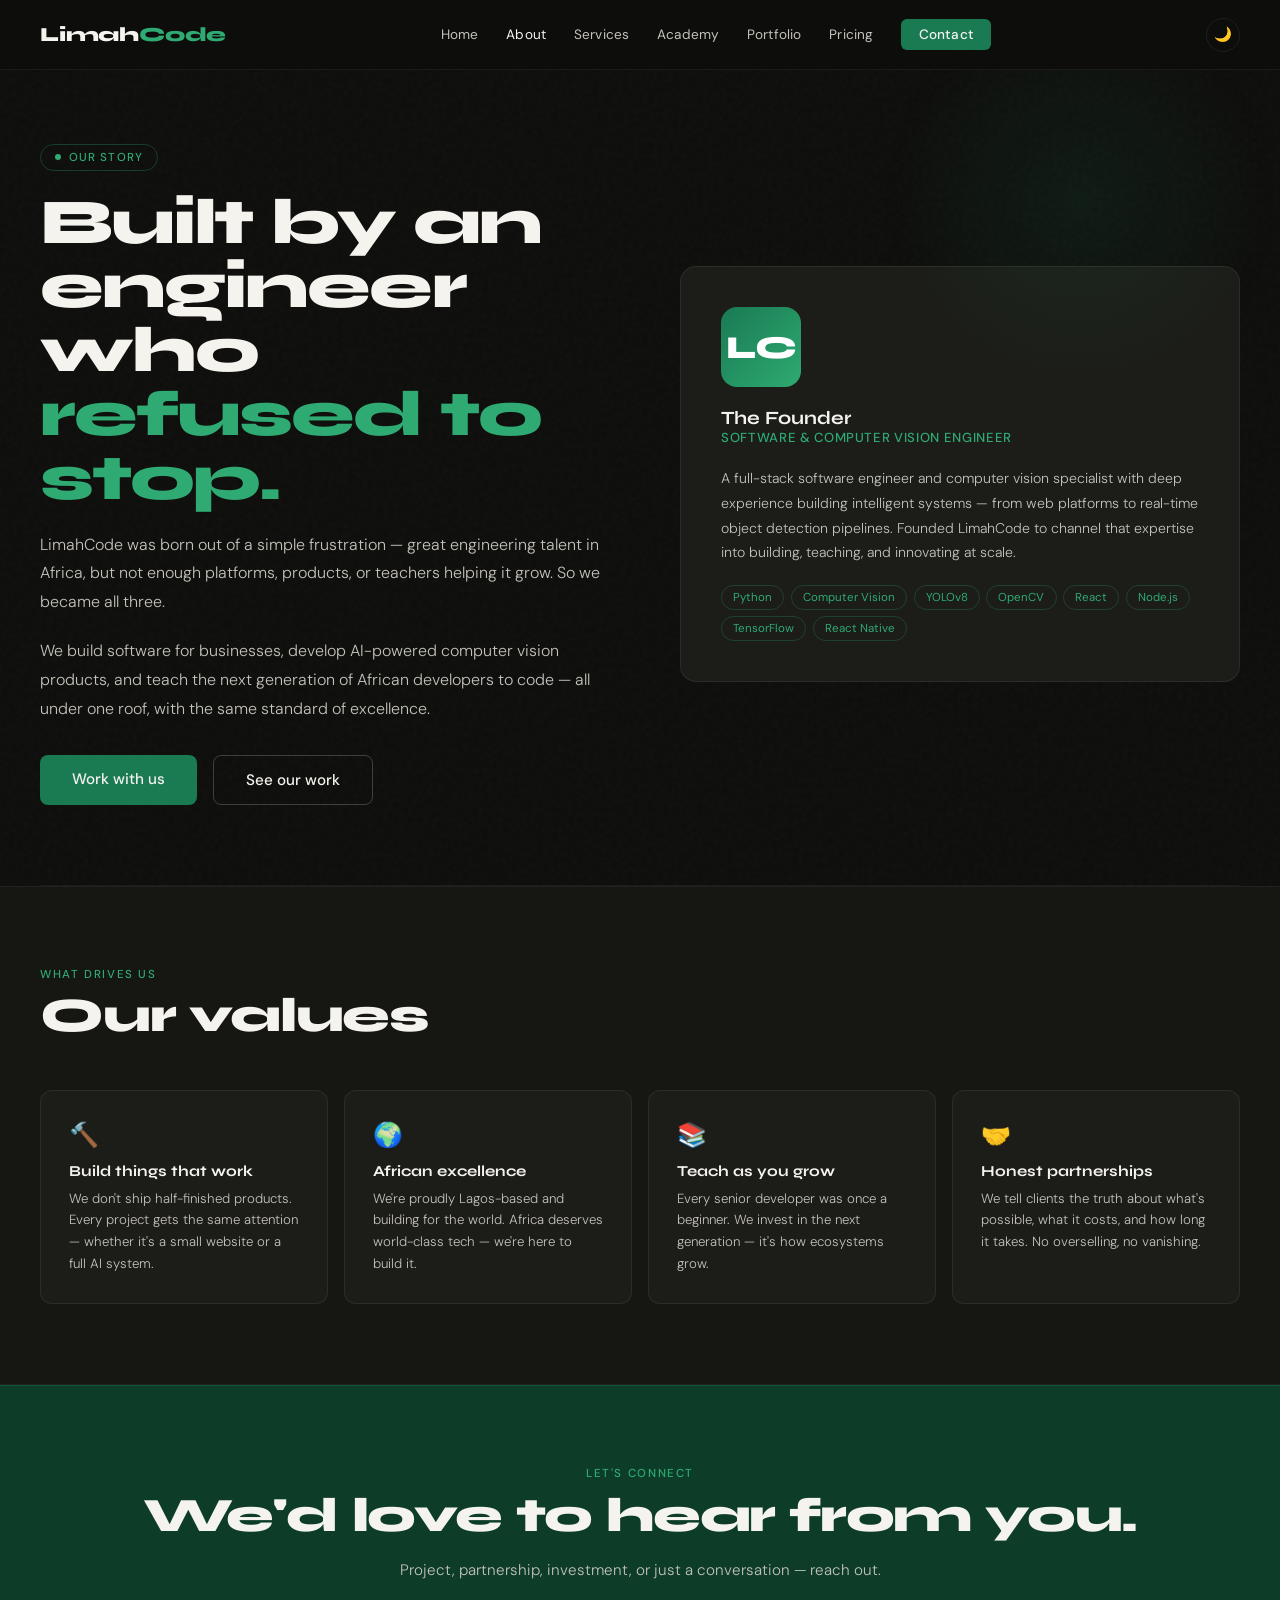
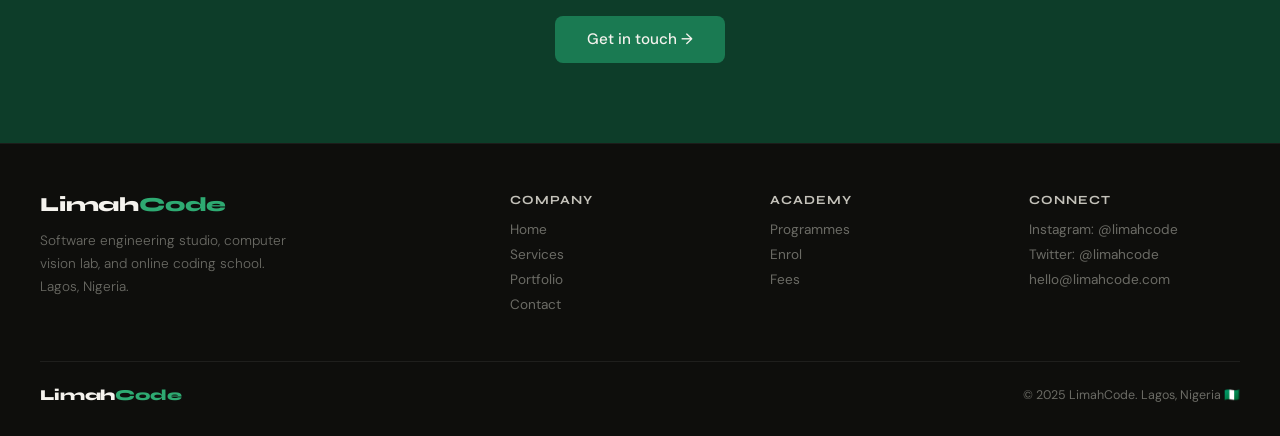
==== about.html @ b31fbca8 "Initial commit" ====
<!DOCTYPE html>
<html lang="en">
<head>
  <meta charset="UTF-8">
  <meta name="viewport" content="width=device-width, initial-scale=1.0">
  <title>About — LimahCode</title>
  <link href="https://fonts.googleapis.com/css2?family=Syne:wght@400;700;800&family=DM+Sans:wght@300;400;500&display=swap" rel="stylesheet">
  <link rel="stylesheet" href="css/styles.css">
  <style>
    .about-hero {
      padding: 9rem 2.5rem 5rem;
      display: grid;
      grid-template-columns: 1fr 1fr;
      gap: 5rem;
      align-items: center;
      position: relative;
    }
    .about-glow { position:absolute; top:0; right:0; width:400px; height:400px; background:radial-gradient(circle,rgba(26,122,82,.12) 0%,transparent 70%); pointer-events:none; }
    .about-hero h1 { font-size: clamp(2.5rem, 5vw, 4rem); }
    .about-hero h1 span { color: var(--gl); }
    .about-hero p { margin-top:1.25rem; font-size:1rem; font-weight:300; color:var(--glt); line-height:1.8; }

    /* Founder card */
    .founder-card { background:var(--card); border:1px solid var(--border); border-radius:16px; padding:2.5rem; }
    .founder-avatar { width:80px; height:80px; border-radius:16px; background:linear-gradient(135deg,var(--green),var(--gl)); display:flex; align-items:center; justify-content:center; font-family:'Syne',sans-serif; font-size:2rem; font-weight:800; color:#fff; margin-bottom:1.25rem; }
    .founder-title { font-size:.82rem; color:var(--gl); font-weight:500; letter-spacing:.05em; text-transform:uppercase; margin-bottom:1rem; }
    .skills-wrap { margin-top:1.25rem; display:flex; flex-wrap:wrap; gap:.4rem; }
    .skill-tag { font-size:.72rem; padding:.25rem .7rem; border-radius:100px; border:1px solid rgba(46,170,114,.25); color:var(--gl); }

    /* Values */
    .values-grid { display:grid; grid-template-columns:repeat(auto-fit,minmax(220px,1fr)); gap:1rem; margin-top:3rem; }
    .value-card { background:var(--card); border:1px solid var(--border); border-radius:12px; padding:1.75rem; }
    .value-icon { font-size:1.5rem; margin-bottom:.75rem; }
    .value-card h3 { font-size:.95rem; margin-bottom:.5rem; }
    .value-card p { font-size:.83rem; color:var(--glt); line-height:1.65; font-weight:300; }

    @media(max-width:900px) { .about-hero { grid-template-columns:1fr; gap:2.5rem; padding:7rem 1.5rem 3rem; } }
    @media(max-width:640px) { .about-hero { padding-left:1.5rem; padding-right:1.5rem; } }
  </style>
</head>
<body>

<nav>
  <a href="index.html" class="logo">Limah<span>Code</span></a>
  <div class="nav-links">
    <a href="index.html">Home</a>
    <a href="about.html" class="active">About</a>
    <a href="services.html">Services</a>
    <a href="academy.html">Academy</a>
    <a href="portfolio.html">Portfolio</a>
    <a href="pricing.html">Pricing</a>
    <a href="contact.html" class="nav-cta">Contact</a>
  </div>
  <div style="display:flex;align-items:center;gap:.75rem;">
    <button class="theme-toggle" id="theme-btn" onclick="toggleTheme()" aria-label="Switch to light mode">&#127769;</button>
    <button class="hamburger" id="hamburger" onclick="toggleMenu()" aria-label="Menu">
    <span></span><span></span><span></span>
  </button>
  </div>
</nav>
<div class="mobile-menu" id="mobile-menu">
  <a href="index.html">Home</a><a href="about.html">About</a><a href="services.html">Services</a>
  <a href="academy.html">Academy</a><a href="portfolio.html">Portfolio</a><a href="pricing.html">Pricing</a><a href="contact.html">Contact</a>
</div>

<div class="about-hero">
  <div class="about-glow"></div>
  <div>
    <div class="badge">Our story</div>
    <h1>Built by an engineer who <span>refused to stop.</span></h1>
    <p>LimahCode was born out of a simple frustration — great engineering talent in Africa, but not enough platforms, products, or teachers helping it grow. So we became all three.</p>
    <p>We build software for businesses, develop AI-powered computer vision products, and teach the next generation of African developers to code — all under one roof, with the same standard of excellence.</p>
    <div style="margin-top:2rem;display:flex;gap:1rem;flex-wrap:wrap;">
      <a href="contact.html" class="btn-primary">Work with us</a>
      <a href="portfolio.html" class="btn-outline">See our work</a>
    </div>
  </div>
  <div class="founder-card">
    <div class="founder-avatar">LC</div>
    <h3>The Founder</h3>
    <div class="founder-title">Software & Computer Vision Engineer</div>
    <p style="font-size:.88rem;color:var(--glt);line-height:1.75;font-weight:300;">A full-stack software engineer and computer vision specialist with deep experience building intelligent systems — from web platforms to real-time object detection pipelines. Founded LimahCode to channel that expertise into building, teaching, and innovating at scale.</p>
    <div class="skills-wrap">
      <span class="skill-tag">Python</span><span class="skill-tag">Computer Vision</span>
      <span class="skill-tag">YOLOv8</span><span class="skill-tag">OpenCV</span>
      <span class="skill-tag">React</span><span class="skill-tag">Node.js</span>
      <span class="skill-tag">TensorFlow</span><span class="skill-tag">React Native</span>
    </div>
  </div>
</div>

<div class="divider"></div>

<section class="surface-bg">
  <span class="sec-label reveal">What drives us</span>
  <h2 class="reveal">Our values</h2>
  <div class="values-grid reveal-group">
    <div class="value-card reveal"><div class="value-icon">🔨</div><h3>Build things that work</h3><p>We don't ship half-finished products. Every project gets the same attention — whether it's a small website or a full AI system.</p></div>
    <div class="value-card reveal"><div class="value-icon">🌍</div><h3>African excellence</h3><p>We're proudly Lagos-based and building for the world. Africa deserves world-class tech — we're here to build it.</p></div>
    <div class="value-card reveal"><div class="value-icon">📚</div><h3>Teach as you grow</h3><p>Every senior developer was once a beginner. We invest in the next generation — it's how ecosystems grow.</p></div>
    <div class="value-card reveal"><div class="value-icon">🤝</div><h3>Honest partnerships</h3><p>We tell clients the truth about what's possible, what it costs, and how long it takes. No overselling, no vanishing.</p></div>
  </div>
</section>

<section class="green-bg" style="text-align:center;">
  <span class="sec-label reveal">Let's connect</span>
  <h2 class="reveal">We'd love to hear from you.</h2>
  <p class="sec-sub" style="margin:1rem auto 2rem;">Project, partnership, investment, or just a conversation — reach out.</p>
  <a href="contact.html" class="btn-primary">Get in touch →</a>
</section>

<footer>
  <div class="footer-grid">
    <div class="footer-brand"><a href="index.html" class="logo">Limah<span>Code</span></a><p>Software engineering studio, computer vision lab, and online coding school. Lagos, Nigeria.</p></div>
    <div class="footer-col"><h4>Company</h4><a href="index.html">Home</a><a href="services.html">Services</a><a href="portfolio.html">Portfolio</a><a href="contact.html">Contact</a></div>
    <div class="footer-col"><h4>Academy</h4><a href="academy.html">Programmes</a><a href="academy.html#enrol">Enrol</a><a href="pricing.html">Fees</a></div>
    <div class="footer-col"><h4>Connect</h4><a href="#">Instagram: @limahcode</a><a href="#">Twitter: @limahcode</a><a href="mailto:limahcode192025@gmail.com">limahcode192025@gmail.com</a></div>
  </div>
  <div class="footer-bottom">
    <a href="index.html" class="logo" style="font-size:.95rem;">Limah<span>Code</span></a>
    <p>© 2025 LimahCode. Lagos, Nigeria 🇳🇬</p>
  </div>
</footer>

<script src="js/nav.js"></script>

<script>
(function(){
  var btn=document.getElementById("theme-btn");
  if(btn && document.body.classList.contains("light-mode")) btn.textContent="\u2600\uFE0F";
})();
</script>
</body>
</html>
---- css/styles.css ----
/* ============================================
   LimahCode — Global Stylesheet
   Used by all pages. Edit once, applies everywhere.
   ============================================ */

/* ── VARIABLES ── */
:root {
  --black:   #0E0E0C;
  --white:   #F5F3EE;
  --green:   #1A7A52;
  --gl:      #2EAA72;   /* green light */
  --gd:      #0D3D29;   /* green dark  */
  --amber:   #E8900A;
  --al:      #FAC740;   /* amber light */
  --blue:    #185FA5;
  --bl:      #378ADD;   /* blue light  */
  --gm:      #6B6B65;   /* gray mid    */
  --glt:     #C4C2BA;   /* gray light  */
  --surf:    #161612;   /* surface     */
  --card:    #1C1C18;
  --border:  rgba(255,255,255,0.07);
  /* transition speed */
  --t-fast:  0.2s;
  --t-med:   0.5s;
  --t-slow:  0.8s;
}

/* ── LIGHT MODE ── */
body.light-mode {
  --black:   #F5F3EE;
  --white:   #111110;
  --surf:    #ECEAE4;
  --card:    #F8F6F1;
  --border:  rgba(0,0,0,0.08);
  --gm:      #888884;
  --glt:     #444440;
}

/* ── RESET ── */
*, *::before, *::after { box-sizing: border-box; margin: 0; padding: 0; }
html { scroll-behavior: smooth; }

body {
  font-family: 'DM Sans', sans-serif;
  background: var(--black);
  color: var(--white);
  overflow-x: hidden;
  min-height: 100vh;
}

/* Noise texture overlay */
body::before {
  content: '';
  position: fixed;
  inset: 0;
  background-image: url("data:image/svg+xml,%3Csvg viewBox='0 0 200 200' xmlns='http://www.w3.org/2000/svg'%3E%3Cfilter id='n'%3E%3CfeTurbulence type='fractalNoise' baseFrequency='0.9' numOctaves='4' stitchTiles='stitch'/%3E%3C/filter%3E%3Crect width='100%25' height='100%25' filter='url(%23n)' opacity='1'/%3E%3C/svg%3E");
  opacity: 0.03;
  pointer-events: none;
  z-index: 0;
}

/* ── NAVIGATION ── */
nav {
  position: fixed;
  top: 0; left: 0; right: 0;
  z-index: 200;
  display: flex;
  align-items: center;
  justify-content: space-between;
  padding: 1.1rem 2.5rem;
  border-bottom: 1px solid rgba(255,255,255,0.06);
  background: rgba(14,14,12,0.85);
  backdrop-filter: blur(20px) saturate(180%);
  -webkit-backdrop-filter: blur(20px) saturate(180%);
  transition: background var(--t-fast), box-shadow var(--t-fast);
}
nav.scrolled {
  background: rgba(14,14,12,0.96);
  box-shadow: 0 1px 24px rgba(0,0,0,0.3);
}
body.light-mode nav {
  background: rgba(245,243,238,0.85);
  border-bottom-color: rgba(0,0,0,0.06);
}
body.light-mode nav.scrolled {
  background: rgba(245,243,238,0.97);
  box-shadow: 0 1px 24px rgba(0,0,0,0.08);
}

/* Theme toggle button in nav */
.theme-toggle {
  background: none;
  border: 1px solid var(--border);
  color: var(--glt);
  width: 34px; height: 34px;
  border-radius: 50%;
  cursor: pointer;
  font-size: 0.9rem;
  display: flex;
  align-items: center;
  justify-content: center;
  transition: border-color var(--t-fast), color var(--t-fast), transform var(--t-fast);
  flex-shrink: 0;
}
.theme-toggle:hover { border-color: var(--gl); color: var(--white); transform: rotate(20deg); }

.logo {
  font-family: 'Syne', sans-serif;
  font-weight: 800;
  font-size: 1.25rem;
  color: var(--white);
  text-decoration: none;
  letter-spacing: -0.01em;
}
.logo span { color: var(--gl); }

.nav-links {
  display: flex;
  align-items: center;
  gap: 1.75rem;
}
.nav-links a {
  font-size: 0.85rem;
  font-weight: 400;
  color: var(--glt);
  text-decoration: none;
  transition: color 0.2s;
  letter-spacing: 0.01em;
}
.nav-links a:hover,
.nav-links a.active { color: var(--white); }

.nav-cta {
  background: var(--green) !important;
  color: var(--white) !important;
  padding: 0.45rem 1.1rem;
  border-radius: 6px;
  font-weight: 500 !important;
  transition: background 0.2s !important;
}
.nav-cta:hover { background: var(--gl) !important; color: var(--white) !important; }

/* Mobile hamburger */
.hamburger {
  display: none;
  flex-direction: column;
  gap: 5px;
  cursor: pointer;
  padding: 4px;
  background: none;
  border: none;
}
.hamburger span {
  display: block;
  width: 22px; height: 2px;
  background: var(--white);
  border-radius: 2px;
  transition: all 0.3s;
}

.mobile-menu {
  display: none;
  position: fixed;
  top: 60px; left: 0; right: 0;
  background: rgba(14,14,12,0.98);
  border-bottom: 1px solid var(--border);
  z-index: 199;
  padding: 1.5rem 2rem;
  flex-direction: column;
  gap: 1rem;
}
.mobile-menu.open { display: flex; }
.mobile-menu a {
  font-size: 1rem;
  color: var(--glt);
  text-decoration: none;
  padding: 0.5rem 0;
  border-bottom: 1px solid var(--border);
  transition: color 0.2s;
}
.mobile-menu a:hover { color: var(--white); }

/* ── TYPOGRAPHY ── */
h1 {
  font-family: 'Syne', sans-serif;
  font-weight: 800;
  letter-spacing: -0.03em;
  line-height: 1;
}
h2 {
  font-family: 'Syne', sans-serif;
  font-size: clamp(1.8rem, 4vw, 3rem);
  font-weight: 800;
  letter-spacing: -0.025em;
  line-height: 1.05;
}
h3 { font-family: 'Syne', sans-serif; font-weight: 700; }

.sec-label {
  font-size: 0.72rem;
  font-weight: 500;
  letter-spacing: 0.14em;
  text-transform: uppercase;
  color: var(--gl);
  margin-bottom: 0.6rem;
  display: block;
}
.sec-sub {
  margin-top: 0.75rem;
  font-size: 0.95rem;
  font-weight: 300;
  color: var(--glt);
  max-width: 52ch;
  line-height: 1.75;
}

/* ── LAYOUT ── */
section {
  padding: 5rem 2.5rem;
  position: relative;
  z-index: 1;
}
.page-top { padding-top: 9rem; }
.divider {
  height: 1px;
  background: rgba(255,255,255,0.05);
  margin: 0 2.5rem;
}
.surface-bg {
  background: var(--surf);
  border-top: 1px solid rgba(255,255,255,0.05);
  border-bottom: 1px solid rgba(255,255,255,0.05);
}
.green-bg {
  background: var(--gd);
  border-top: 1px solid rgba(46,170,114,0.2);
}

/* ── BUTTONS ── */
.btn-primary {
  display: inline-block;
  background: var(--green);
  color: var(--white);
  font-family: 'DM Sans', sans-serif;
  font-size: 0.95rem;
  font-weight: 500;
  padding: 0.85rem 2rem;
  border: none;
  border-radius: 8px;
  cursor: pointer;
  text-decoration: none;
  transition: background 0.2s, transform 0.15s;
}
.btn-primary:hover { background: var(--gl); transform: translateY(-1px); }

.btn-outline {
  display: inline-block;
  background: transparent;
  color: var(--white);
  font-family: 'DM Sans', sans-serif;
  font-size: 0.95rem;
  font-weight: 500;
  padding: 0.85rem 2rem;
  border: 1px solid rgba(255,255,255,0.2);
  border-radius: 8px;
  cursor: pointer;
  text-decoration: none;
  transition: border-color 0.2s, transform 0.15s;
}
.btn-outline:hover { border-color: rgba(255,255,255,0.5); transform: translateY(-1px); }

/* ── BADGE ── */
.badge {
  display: inline-flex;
  align-items: center;
  gap: 0.5rem;
  font-size: 0.72rem;
  font-weight: 500;
  letter-spacing: 0.1em;
  text-transform: uppercase;
  color: var(--gl);
  border: 1px solid rgba(46,170,114,0.3);
  padding: 0.3rem 0.85rem;
  border-radius: 100px;
  margin-bottom: 1.25rem;
}
.badge::before {
  content: '';
  width: 6px; height: 6px;
  background: var(--gl);
  border-radius: 50%;
  animation: pulse 2s infinite;
}
@keyframes pulse {
  0%,100% { opacity:1; transform:scale(1); }
  50%      { opacity:.5; transform:scale(.8); }
}

/* ── CARDS ── */
.card {
  background: var(--card);
  border: 1px solid var(--border);
  border-radius: 14px;
  padding: 2rem;
  transition: border-color 0.3s, transform 0.3s, box-shadow 0.3s;
  backdrop-filter: blur(4px);
}
.card:hover {
  border-color: rgba(46,170,114,0.3);
  transform: translateY(-4px);
  box-shadow: 0 16px 40px rgba(0,0,0,0.25), 0 0 0 1px rgba(46,170,114,0.1);
}
.card.featured {
  border-color: var(--green);
  background: rgba(26,122,82,0.08);
  position: relative;
}

/* ── FORMS ── */
.form-grid {
  display: grid;
  grid-template-columns: 1fr 1fr;
  gap: 0.9rem;
}
.form-group { display: flex; flex-direction: column; gap: 0.4rem; }
.form-group.full { grid-column: 1 / -1; }

label {
  font-size: 0.72rem;
  font-weight: 500;
  letter-spacing: 0.06em;
  text-transform: uppercase;
  color: var(--glt);
}
input, select, textarea {
  background: rgba(255,255,255,0.05);
  border: 1px solid rgba(255,255,255,0.1);
  border-radius: 8px;
  padding: 0.7rem 0.9rem;
  font-family: 'DM Sans', sans-serif;
  font-size: 0.88rem;
  color: var(--white);
  outline: none;
  transition: border-color 0.2s;
  width: 100%;
}
input::placeholder, textarea::placeholder { color: var(--gm); }
input:focus, select:focus, textarea:focus { border-color: var(--gl); }
select option { background: var(--card); color: var(--white); }
textarea { resize: vertical; min-height: 110px; }

.form-submit {
  margin-top: 1.25rem;
  width: 100%;
  padding: 0.95rem;
  background: var(--green);
  color: #fff;
  font-family: 'Syne', sans-serif;
  font-size: 0.95rem;
  font-weight: 700;
  border: none;
  border-radius: 8px;
  cursor: pointer;
  transition: background 0.2s, transform 0.15s;
}
.form-submit:hover { background: var(--gl); transform: translateY(-1px); }
.form-note {
  margin-top: 0.75rem;
  font-size: 0.75rem;
  color: var(--gm);
  line-height: 1.6;
}

/* ── FAQ / ACCORDION ── */
.faq-list {
  margin-top: 2.5rem;
  display: grid;
  gap: 1px;
  background: rgba(255,255,255,0.05);
  border: 1px solid rgba(255,255,255,0.05);
  border-radius: 14px;
  overflow: hidden;
}
details { background: var(--card); }
details + details { border-top: 1px solid rgba(255,255,255,0.05); }
summary {
  padding: 1.2rem 1.75rem;
  font-size: 0.92rem;
  font-weight: 500;
  cursor: pointer;
  list-style: none;
  display: flex;
  justify-content: space-between;
  align-items: center;
  transition: background 0.15s;
}
summary:hover { background: #222220; }
summary::after { content: '+'; font-family:'Syne',sans-serif; font-size:1.2rem; color:var(--gl); }
details[open] summary::after { content: '−'; }
.faq-ans {
  padding: 0 1.75rem 1.25rem;
  font-size: 0.87rem;
  color: var(--glt);
  line-height: 1.75;
  font-weight: 300;
}

/* ── TABLE ── */
.compare-table { width:100%; border-collapse:collapse; font-size:.83rem; }
.compare-table th {
  font-family:'Syne',sans-serif; font-size:.75rem; font-weight:700;
  padding:.75rem 1rem; text-align:left; color:var(--glt);
  border-bottom:1px solid rgba(255,255,255,.07);
}
.compare-table th:not(:first-child) { text-align:center; }
.compare-table td {
  padding:.8rem 1rem;
  border-bottom:1px solid rgba(255,255,255,.04);
  color:var(--glt); font-weight:300;
}
.compare-table td:not(:first-child) { text-align:center; }
.compare-table .cy { color:var(--gl); font-weight:500; }
.compare-table .cn { color:var(--gm); }
.compare-table .fc { background:rgba(26,122,82,.06); }
.compare-table .fh { background:rgba(26,122,82,.1); color:var(--gl); }
.compare-table tr:hover td { background:rgba(255,255,255,.02); }

/* ── MODAL ── */
.modal-overlay {
  display: none;
  position: fixed; inset: 0;
  background: rgba(0,0,0,0.85);
  z-index: 300;
  align-items: center;
  justify-content: center;
  padding: 2rem;
}
.modal-overlay.open { display: flex; }
.modal {
  background: var(--card);
  border: 1px solid rgba(255,255,255,0.1);
  border-radius: 20px;
  max-width: 620px; width: 100%;
  max-height: 88vh; overflow-y: auto;
  padding: 2.5rem;
  position: relative;
  animation: slideUp 0.25s ease;
}
@keyframes slideUp {
  from { transform: translateY(30px); opacity:0; }
  to   { transform: translateY(0);    opacity:1; }
}
.modal-close {
  position: absolute; top:1.25rem; right:1.25rem;
  background:rgba(255,255,255,.08); border:none;
  color:var(--white); width:32px; height:32px;
  border-radius:50%; cursor:pointer; font-size:1rem;
  display:flex; align-items:center; justify-content:center;
  transition:background .2s;
}
.modal-close:hover { background:rgba(255,255,255,.15); }

/* ── FOOTER ── */
footer {
  background: var(--black);
  border-top: 1px solid rgba(255,255,255,0.06);
  padding: 3rem 2.5rem 2rem;
  position: relative;
  z-index: 1;
}
.footer-grid {
  display: grid;
  grid-template-columns: 2fr 1fr 1fr 1fr;
  gap: 3rem;
  margin-bottom: 2.5rem;
}
.footer-brand p {
  font-size: 0.85rem;
  font-weight: 300;
  color: var(--gm);
  line-height: 1.7;
  margin-top: 0.75rem;
  max-width: 28ch;
}
.footer-col h4 {
  font-family: 'Syne', sans-serif;
  font-size: 0.78rem;
  font-weight: 700;
  letter-spacing: 0.08em;
  text-transform: uppercase;
  color: var(--glt);
  margin-bottom: 0.9rem;
}
.footer-col a {
  display: block;
  font-size: 0.85rem;
  color: var(--gm);
  text-decoration: none;
  margin-bottom: 0.5rem;
  transition: color 0.2s;
}
.footer-col a:hover { color: var(--white); }
.footer-bottom {
  border-top: 1px solid var(--border);
  padding-top: 1.5rem;
  display: flex;
  justify-content: space-between;
  align-items: center;
  flex-wrap: wrap;
  gap: 1rem;
}
.footer-bottom p { font-size: 0.78rem; color: var(--gm); }

/* ── ANIMATIONS ── */
@keyframes fadeUp {
  from { opacity:0; transform:translateY(24px); }
  to   { opacity:1; transform:translateY(0); }
}
.fade-up   { animation: fadeUp 0.7s ease both; }
.delay-1   { animation-delay: 0.1s; }
.delay-2   { animation-delay: 0.2s; }
.delay-3   { animation-delay: 0.3s; }

/* ── SCROLL REVEAL SYSTEM ── */
/* Elements start hidden; JS adds .is-visible when in viewport */
.reveal {
  opacity: 0;
  transform: translateY(36px);
  transition: opacity 0.75s cubic-bezier(0.16,1,0.3,1), transform 0.75s cubic-bezier(0.16,1,0.3,1);
}
.reveal.reveal-left {
  transform: translateX(-36px);
}
.reveal.reveal-right {
  transform: translateX(36px);
}
.reveal.reveal-scale {
  transform: scale(0.94);
}
.reveal.is-visible {
  opacity: 1;
  transform: none;
}
/* Stagger children of a reveal-group */
.reveal-group > * {
  opacity: 0;
  transform: translateY(28px);
  transition: opacity 0.65s cubic-bezier(0.16,1,0.3,1), transform 0.65s cubic-bezier(0.16,1,0.3,1);
}
.reveal-group.is-visible > *:nth-child(1) { opacity:1; transform:none; transition-delay: 0s; }
.reveal-group.is-visible > *:nth-child(2) { opacity:1; transform:none; transition-delay: 0.1s; }
.reveal-group.is-visible > *:nth-child(3) { opacity:1; transform:none; transition-delay: 0.2s; }
.reveal-group.is-visible > *:nth-child(4) { opacity:1; transform:none; transition-delay: 0.3s; }
.reveal-group.is-visible > *:nth-child(5) { opacity:1; transform:none; transition-delay: 0.4s; }
.reveal-group.is-visible > *:nth-child(6) { opacity:1; transform:none; transition-delay: 0.5s; }
.reveal-group.is-visible > *:nth-child(n+7) { opacity:1; transform:none; transition-delay: 0.5s; }

/* ── ANIMATED GLOW ── */
@keyframes glowPulse {
  0%, 100% { opacity: 0.14; transform: scale(1); }
  50%       { opacity: 0.22; transform: scale(1.08); }
}
.glow-animated { animation: glowPulse 6s ease-in-out infinite; }

/* ── COUNTER ANIMATION ── */
.count-up { display: inline-block; transition: all 0.2s; }

/* ── UTILITIES ── */
.hidden { display: none !important; }
.text-center { text-align: center; }
.mt-1 { margin-top: 1rem; }
.mt-2 { margin-top: 2rem; }
.mt-3 { margin-top: 3rem; }

/* ── TICKER ── */
.ticker {
  background: var(--gd);
  border-top: 1px solid rgba(46,170,114,0.2);
  border-bottom: 1px solid rgba(46,170,114,0.2);
  padding: 1rem 0;
  overflow: hidden;
  white-space: nowrap;
}
.ticker-inner {
  display: inline-flex;
  gap: 3rem;
  animation: ticker 22s linear infinite;
}
.ticker-item {
  font-family: 'Syne', sans-serif;
  font-size: 0.78rem;
  font-weight: 700;
  letter-spacing: 0.12em;
  text-transform: uppercase;
  color: var(--gl);
}
.ticker-dot { color: rgba(46,170,114,0.4); }
@keyframes ticker {
  0%   { transform: translateX(0); }
  100% { transform: translateX(-50%); }
}

/* ── RESPONSIVE ── */
@media (max-width: 900px) {
  .footer-grid { grid-template-columns: 1fr 1fr; gap: 2rem; }
}
@media (max-width: 640px) {
  nav { padding: 1rem 1.25rem; }
  .nav-links { display: none; }
  .hamburger { display: flex; }
  section { padding: 3.5rem 1.5rem; }
  .divider { margin: 0 1.5rem; }
  .form-grid { grid-template-columns: 1fr; }
  .form-group.full { grid-column: 1; }
  .footer-grid { grid-template-columns: 1fr; gap: 2rem; }
  .footer-bottom { flex-direction: column; align-items: flex-start; gap: 0.5rem; }
}
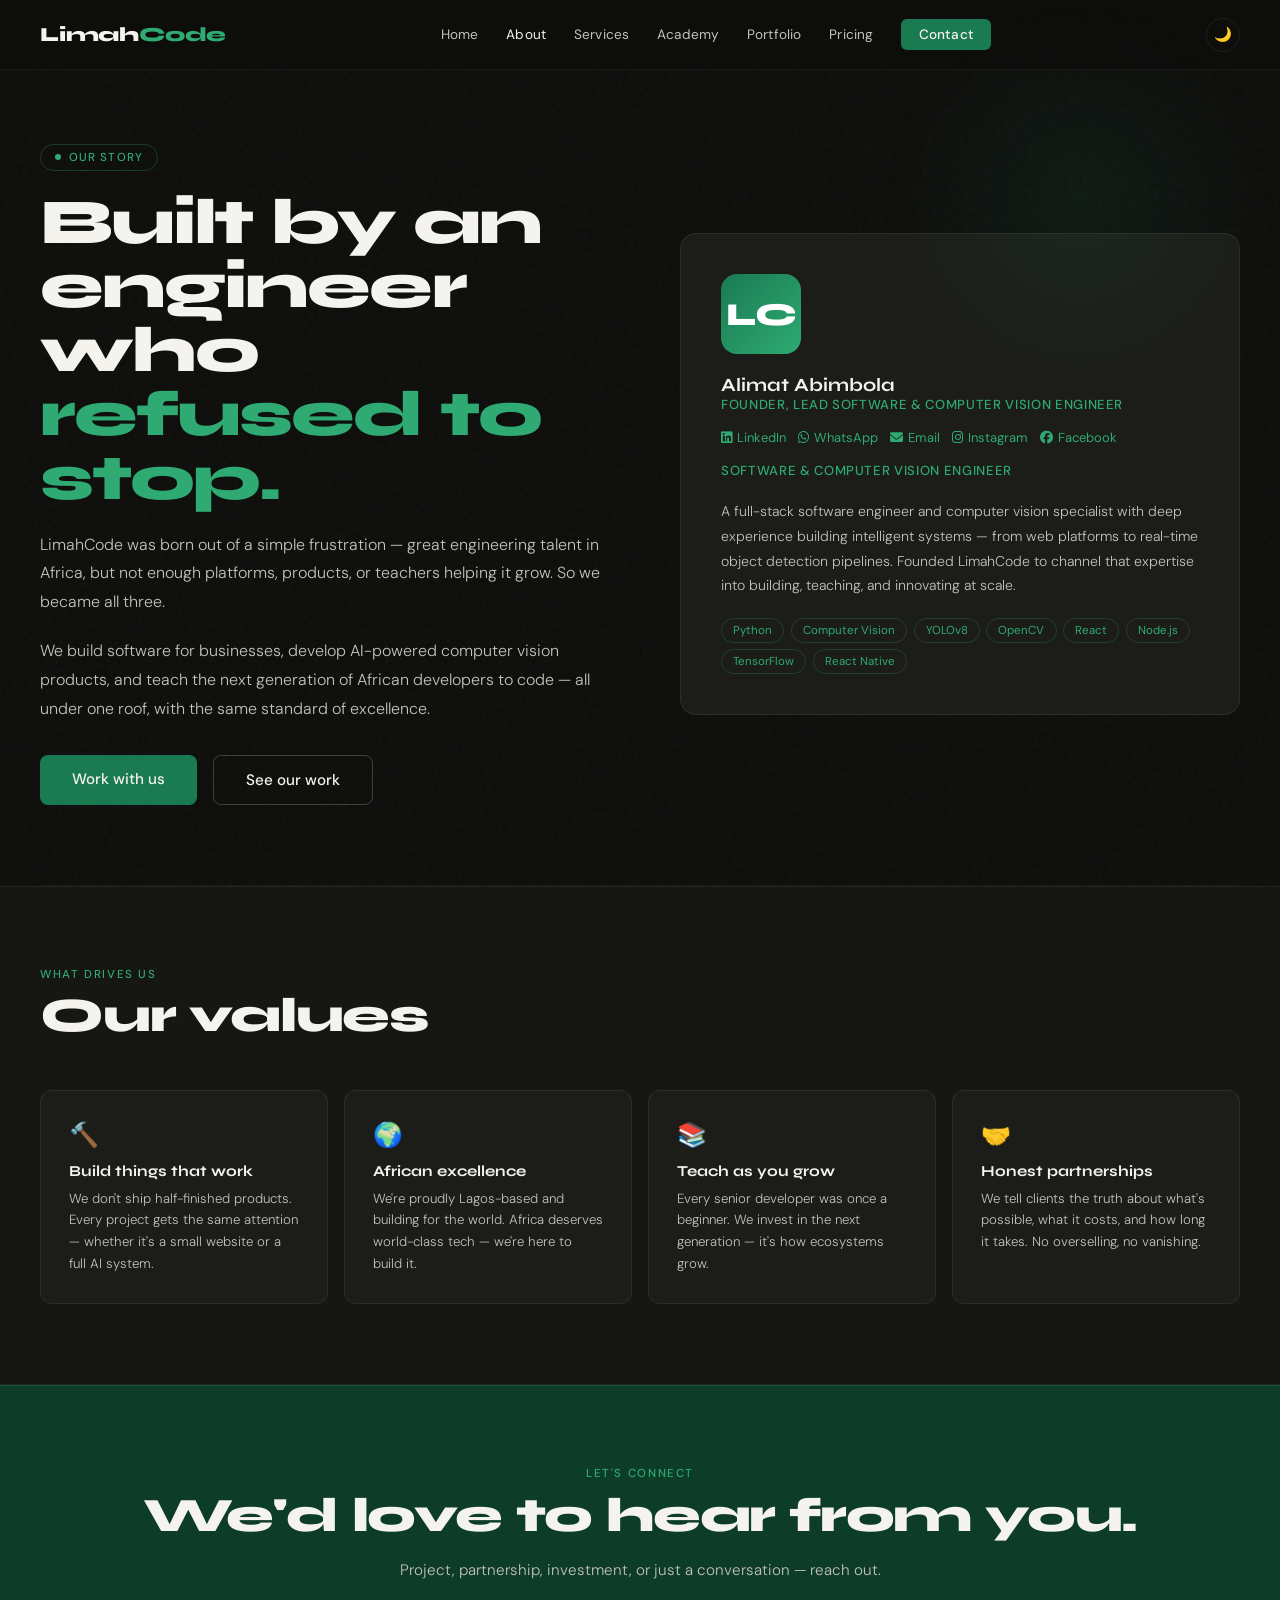
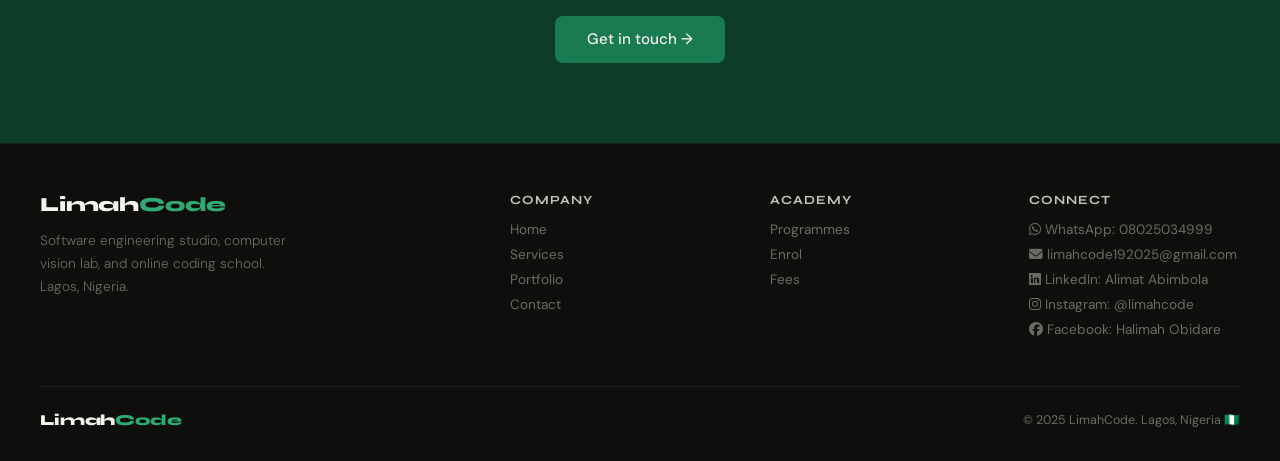
==== commit 6382e245: "Update official email (limahcode192025@gmail.com), WhatsApp/phone (08025034999), LinkedIn, Instagram" ====
--- a/about.html
+++ b/about.html
@@ -37,6 +37,7 @@
     @media(max-width:900px) { .about-hero { grid-template-columns:1fr; gap:2.5rem; padding:7rem 1.5rem 3rem; } }
     @media(max-width:640px) { .about-hero { padding-left:1.5rem; padding-right:1.5rem; } }
   </style>
+  <link rel="stylesheet" href="https://cdnjs.cloudflare.com/ajax/libs/font-awesome/6.4.0/css/all.min.css">
 </head>
 <body>
 
@@ -77,7 +78,15 @@
   </div>
   <div class="founder-card">
     <div class="founder-avatar">LC</div>
-    <h3>The Founder</h3>
+    <h3>Alimat Abimbola</h3>
+    <div class="founder-title">Founder, Lead Software & Computer Vision Engineer</div>
+    <div style="display:flex;gap:12px;margin:10px 0 16px;flex-wrap:wrap;font-size:13px;">
+      <a href="https://www.linkedin.com/in/alimat-abimbola/" target="_blank" style="color:var(--gl);text-decoration:none;display:inline-flex;align-items:center;gap:5px;"><i class="fa-brands fa-linkedin"></i> LinkedIn</a>
+      <a href="https://wa.me/2348025034999" target="_blank" style="color:var(--gl);text-decoration:none;display:inline-flex;align-items:center;gap:5px;"><i class="fa-brands fa-whatsapp"></i> WhatsApp</a>
+      <a href="mailto:limahcode192025@gmail.com" style="color:var(--gl);text-decoration:none;display:inline-flex;align-items:center;gap:5px;"><i class="fa-solid fa-envelope"></i> Email</a>
+      <a href="https://www.instagram.com/limahcode/" target="_blank" style="color:var(--gl);text-decoration:none;display:inline-flex;align-items:center;gap:5px;"><i class="fa-brands fa-instagram"></i> Instagram</a>
+      <a href="https://web.facebook.com/halimahobidare" target="_blank" style="color:var(--gl);text-decoration:none;display:inline-flex;align-items:center;gap:5px;"><i class="fa-brands fa-facebook"></i> Facebook</a>
+    </div>
     <div class="founder-title">Software & Computer Vision Engineer</div>
     <p style="font-size:.88rem;color:var(--glt);line-height:1.75;font-weight:300;">A full-stack software engineer and computer vision specialist with deep experience building intelligent systems — from web platforms to real-time object detection pipelines. Founded LimahCode to channel that expertise into building, teaching, and innovating at scale.</p>
     <div class="skills-wrap">
@@ -114,7 +123,14 @@
     <div class="footer-brand"><a href="index.html" class="logo">Limah<span>Code</span></a><p>Software engineering studio, computer vision lab, and online coding school. Lagos, Nigeria.</p></div>
     <div class="footer-col"><h4>Company</h4><a href="index.html">Home</a><a href="services.html">Services</a><a href="portfolio.html">Portfolio</a><a href="contact.html">Contact</a></div>
     <div class="footer-col"><h4>Academy</h4><a href="academy.html">Programmes</a><a href="academy.html#enrol">Enrol</a><a href="pricing.html">Fees</a></div>
-    <div class="footer-col"><h4>Connect</h4><a href="#">Instagram: @limahcode</a><a href="#">Twitter: @limahcode</a><a href="mailto:limahcode192025@gmail.com">limahcode192025@gmail.com</a></div>
+        <div class="footer-col">
+      <h4>Connect</h4>
+      <a href="https://wa.me/2348025034999" target="_blank"><i class="fa-brands fa-whatsapp"></i> WhatsApp: 08025034999</a>
+      <a href="mailto:limahcode192025@gmail.com"><i class="fa-solid fa-envelope"></i> limahcode192025@gmail.com</a>
+      <a href="https://www.linkedin.com/in/alimat-abimbola/" target="_blank"><i class="fa-brands fa-linkedin"></i> LinkedIn: Alimat Abimbola</a>
+      <a href="https://www.instagram.com/limahcode/" target="_blank"><i class="fa-brands fa-instagram"></i> Instagram: @limahcode</a>
+      <a href="https://web.facebook.com/halimahobidare" target="_blank"><i class="fa-brands fa-facebook"></i> Facebook: Halimah Obidare</a>
+    </div>
   </div>
   <div class="footer-bottom">
     <a href="index.html" class="logo" style="font-size:.95rem;">Limah<span>Code</span></a>
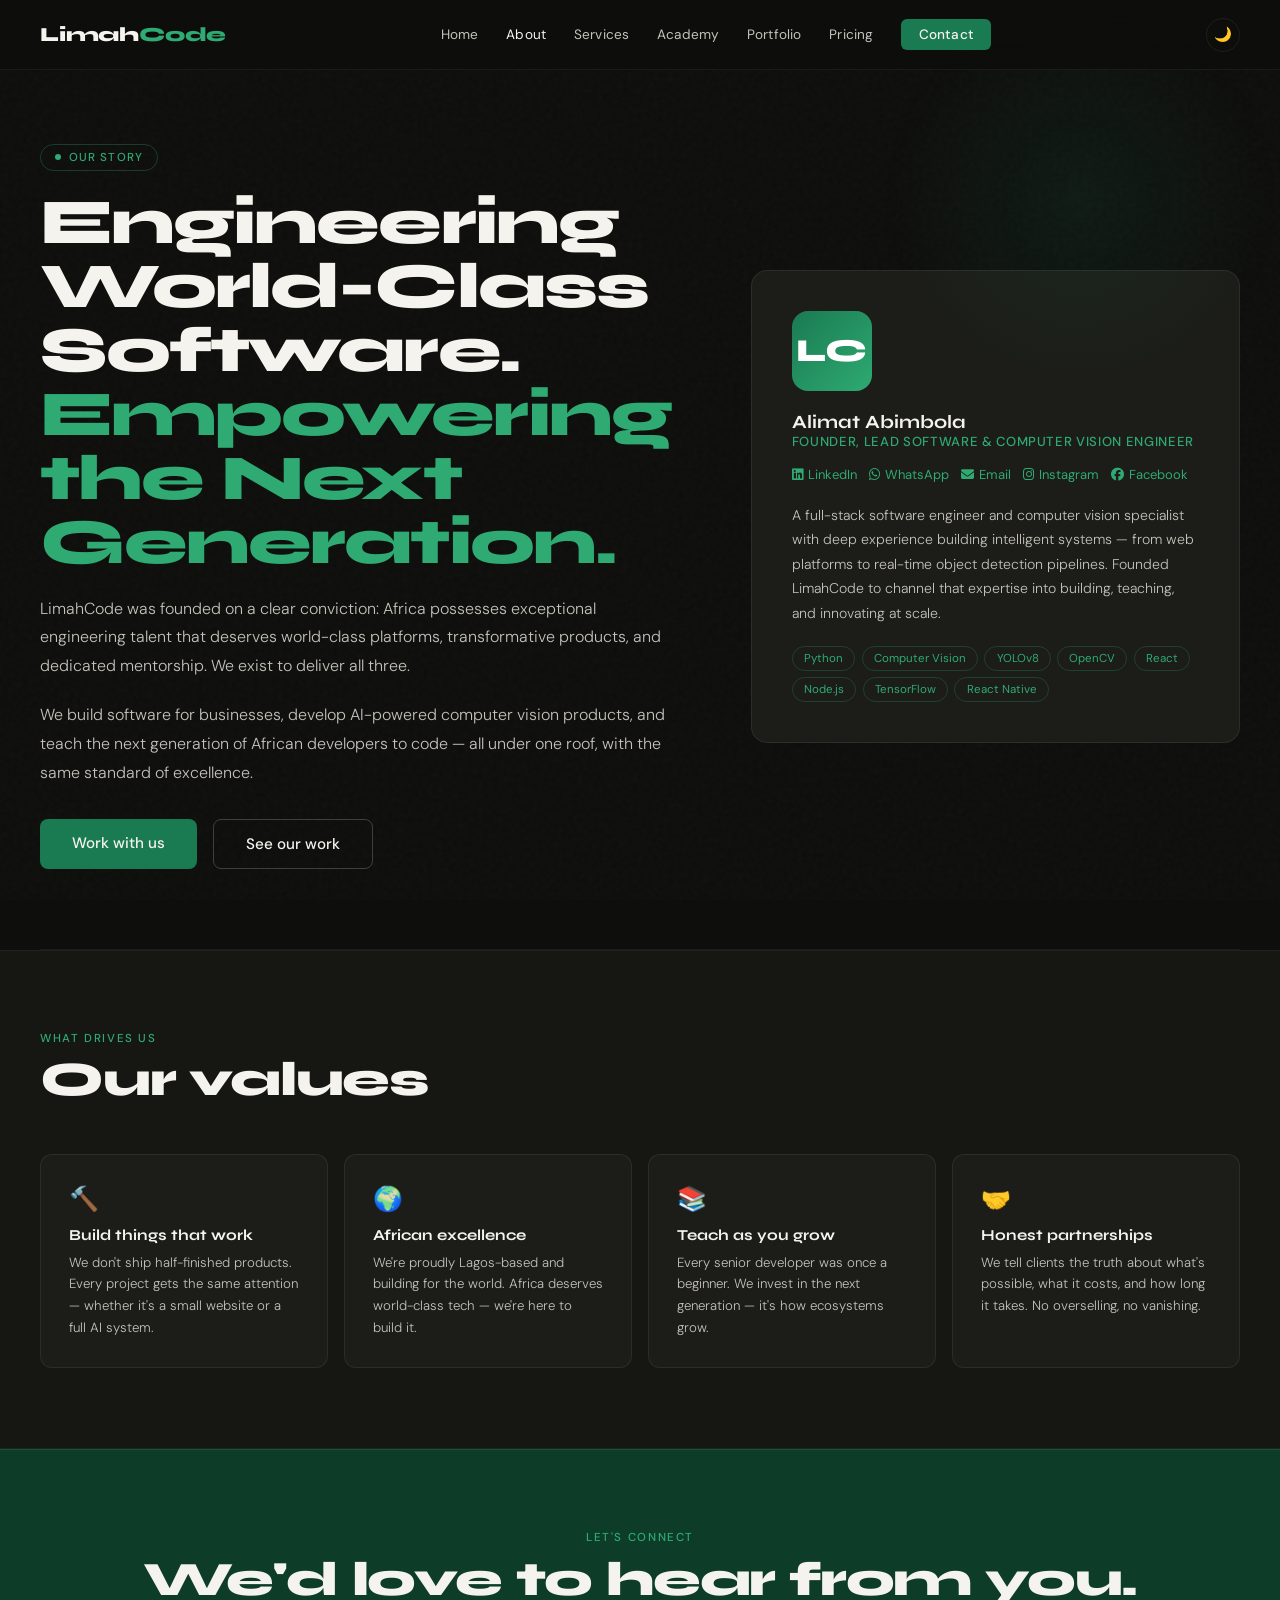
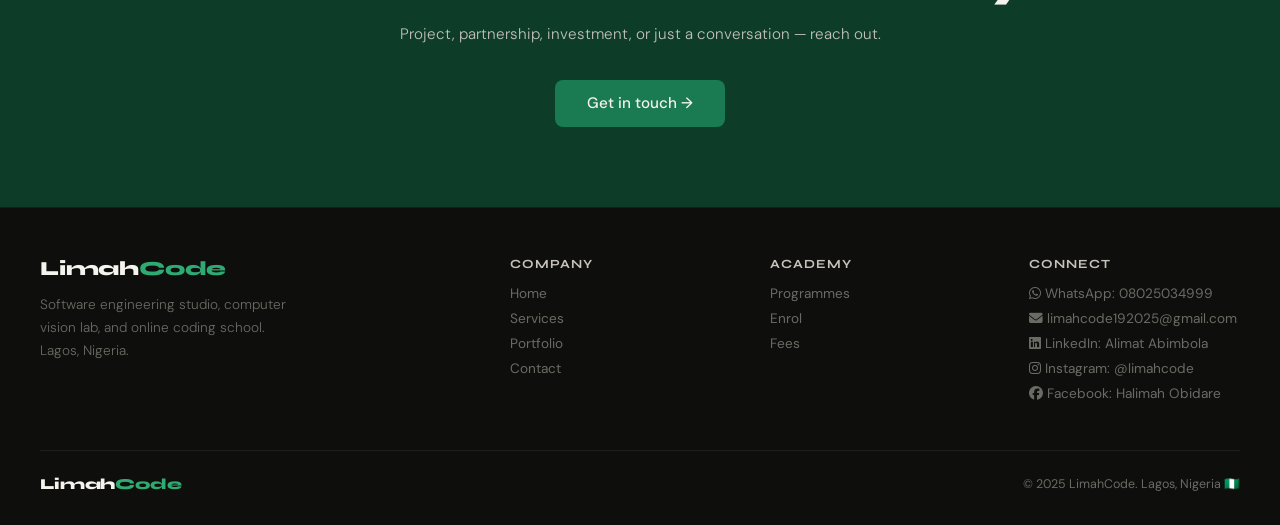
==== commit becbc810: "Update portfolio with Deovaze (deovaze.com) and HireRight (hirerightapp.com) as backend projects, up" ====
--- a/about.html
+++ b/about.html
@@ -68,8 +68,8 @@
   <div class="about-glow"></div>
   <div>
     <div class="badge">Our story</div>
-    <h1>Built by an engineer who <span>refused to stop.</span></h1>
-    <p>LimahCode was born out of a simple frustration — great engineering talent in Africa, but not enough platforms, products, or teachers helping it grow. So we became all three.</p>
+    <h1>Engineering World-Class Software.<br><span>Empowering the Next Generation.</span></h1>
+    <p>LimahCode was founded on a clear conviction: Africa possesses exceptional engineering talent that deserves world-class platforms, transformative products, and dedicated mentorship. We exist to deliver all three.</p>
     <p>We build software for businesses, develop AI-powered computer vision products, and teach the next generation of African developers to code — all under one roof, with the same standard of excellence.</p>
     <div style="margin-top:2rem;display:flex;gap:1rem;flex-wrap:wrap;">
       <a href="contact.html" class="btn-primary">Work with us</a>
@@ -87,7 +87,7 @@
       <a href="https://www.instagram.com/limahcode/" target="_blank" style="color:var(--gl);text-decoration:none;display:inline-flex;align-items:center;gap:5px;"><i class="fa-brands fa-instagram"></i> Instagram</a>
       <a href="https://web.facebook.com/halimahobidare" target="_blank" style="color:var(--gl);text-decoration:none;display:inline-flex;align-items:center;gap:5px;"><i class="fa-brands fa-facebook"></i> Facebook</a>
     </div>
-    <div class="founder-title">Software & Computer Vision Engineer</div>
+    
     <p style="font-size:.88rem;color:var(--glt);line-height:1.75;font-weight:300;">A full-stack software engineer and computer vision specialist with deep experience building intelligent systems — from web platforms to real-time object detection pipelines. Founded LimahCode to channel that expertise into building, teaching, and innovating at scale.</p>
     <div class="skills-wrap">
       <span class="skill-tag">Python</span><span class="skill-tag">Computer Vision</span>
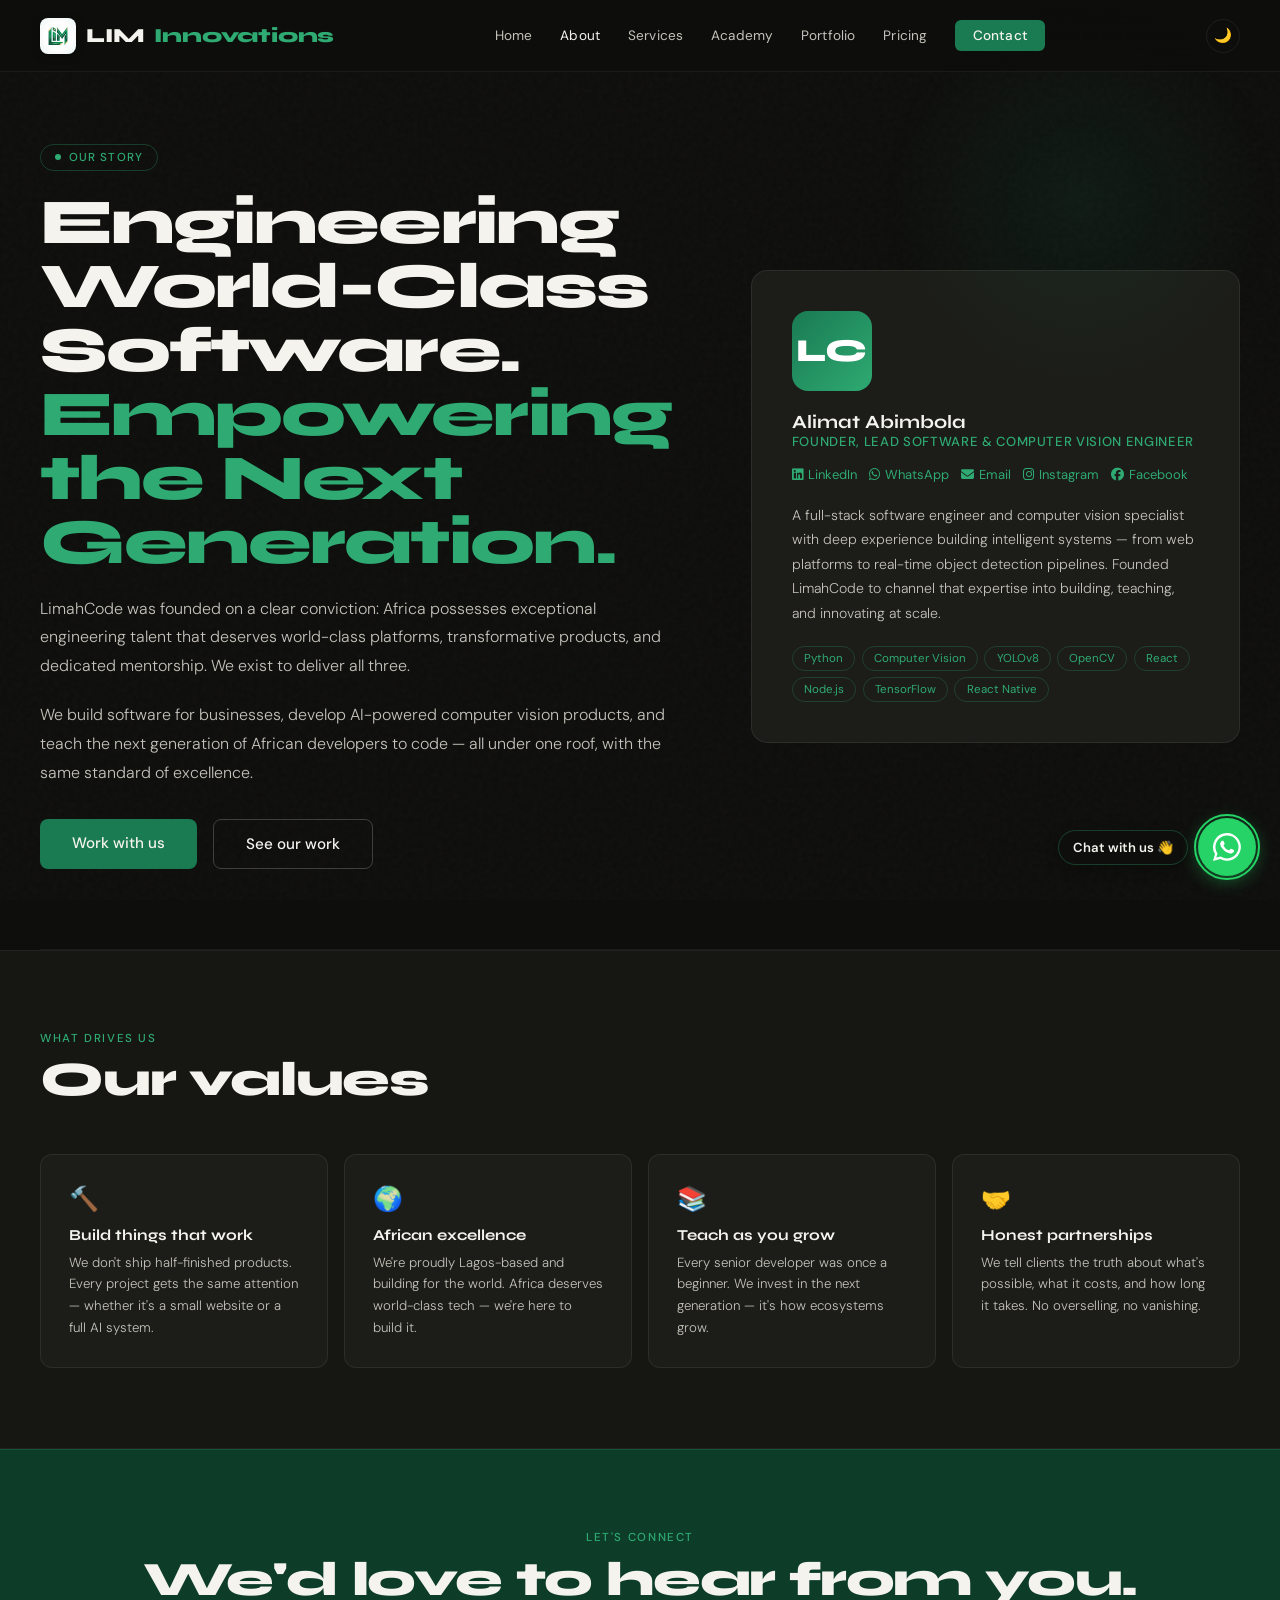
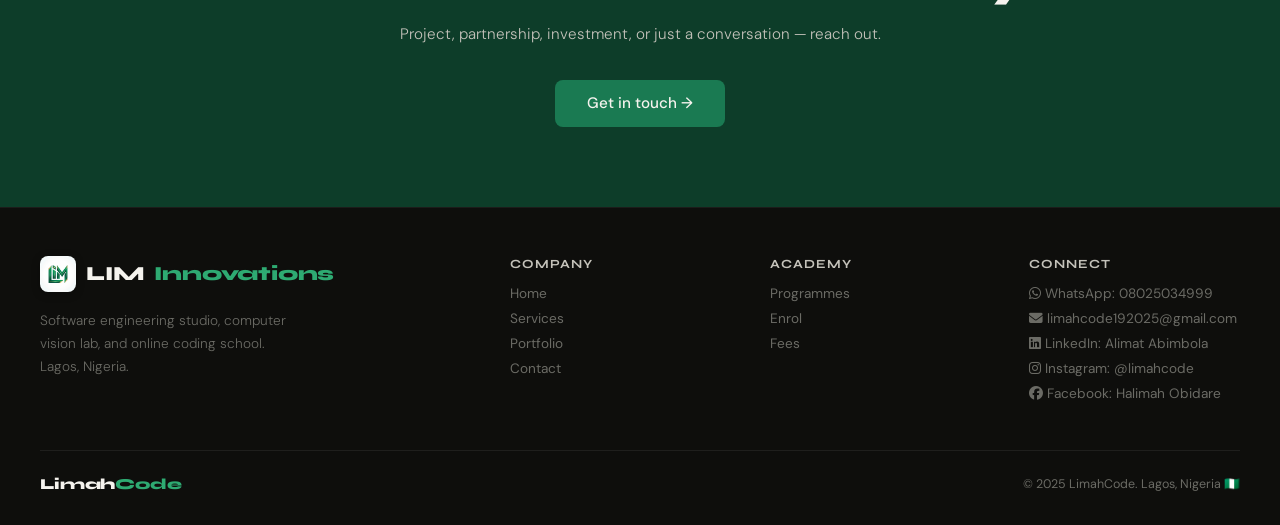
==== commit 3acdccbd: "Rebrand to LIM Innovations with clean logo, add track card action buttons, classroom showcase, and c" ====
--- a/about.html
+++ b/about.html
@@ -42,7 +42,7 @@
 <body>
 
 <nav>
-  <a href="index.html" class="logo">Limah<span>Code</span></a>
+  <a href="index.html" class="logo" style="display:inline-flex;align-items:center;gap:10px;"><img src="images/lim_innovations_logo.png" alt="LIM Innovations Logo" style="height:36px;width:36px;border-radius:8px;object-fit:cover;box-shadow:0 2px 8px rgba(0,0,0,0.3);">LIM<span>Innovations</span></a>
   <div class="nav-links">
     <a href="index.html">Home</a>
     <a href="about.html" class="active">About</a>
@@ -120,7 +120,7 @@
 
 <footer>
   <div class="footer-grid">
-    <div class="footer-brand"><a href="index.html" class="logo">Limah<span>Code</span></a><p>Software engineering studio, computer vision lab, and online coding school. Lagos, Nigeria.</p></div>
+    <div class="footer-brand"><a href="index.html" class="logo" style="display:inline-flex;align-items:center;gap:10px;"><img src="images/lim_innovations_logo.png" alt="LIM Innovations Logo" style="height:36px;width:36px;border-radius:8px;object-fit:cover;box-shadow:0 2px 8px rgba(0,0,0,0.3);">LIM<span>Innovations</span></a><p>Software engineering studio, computer vision lab, and online coding school. Lagos, Nigeria.</p></div>
     <div class="footer-col"><h4>Company</h4><a href="index.html">Home</a><a href="services.html">Services</a><a href="portfolio.html">Portfolio</a><a href="contact.html">Contact</a></div>
     <div class="footer-col"><h4>Academy</h4><a href="academy.html">Programmes</a><a href="academy.html#enrol">Enrol</a><a href="pricing.html">Fees</a></div>
         <div class="footer-col">
--- a/css/styles.css
+++ b/css/styles.css
@@ -38,14 +38,22 @@
 
 /* ── RESET ── */
 *, *::before, *::after { box-sizing: border-box; margin: 0; padding: 0; }
-html { scroll-behavior: smooth; }
+html {
+  scroll-behavior: smooth;
+  width: 100%;
+  max-width: 100vw;
+  overflow-x: hidden;
+}
 
 body {
   font-family: 'DM Sans', sans-serif;
   background: var(--black);
   color: var(--white);
+  width: 100%;
+  max-width: 100vw;
   overflow-x: hidden;
   min-height: 100vh;
+  position: relative;
 }
 
 /* Noise texture overlay */
@@ -164,21 +172,36 @@
   top: 60px; left: 0; right: 0;
   background: rgba(14,14,12,0.98);
   border-bottom: 1px solid var(--border);
-  z-index: 199;
+  z-index: 999;
   padding: 1.5rem 2rem;
   flex-direction: column;
-  gap: 1rem;
+  gap: 0.85rem;
+  box-shadow: 0 10px 30px rgba(0,0,0,0.5);
 }
 .mobile-menu.open { display: flex; }
 .mobile-menu a {
-  font-size: 1rem;
+  font-size: 1.05rem;
   color: var(--glt);
   text-decoration: none;
-  padding: 0.5rem 0;
+  padding: 0.6rem 0;
   border-bottom: 1px solid var(--border);
   transition: color 0.2s;
 }
-.mobile-menu a:hover { color: var(--white); }
+.mobile-menu a:hover,
+.mobile-menu a.active { color: var(--white); }
+
+body.light-mode .mobile-menu {
+  background: rgba(245,243,238,0.98);
+  border-bottom-color: rgba(0,0,0,0.1);
+  box-shadow: 0 10px 30px rgba(0,0,0,0.1);
+}
+body.light-mode .mobile-menu a {
+  color: var(--black);
+  border-bottom-color: rgba(0,0,0,0.06);
+}
+body.light-mode .hamburger span {
+  background: var(--black);
+}
 
 /* ── TYPOGRAPHY ── */
 h1 {
@@ -605,13 +628,116 @@
   .footer-grid { grid-template-columns: 1fr 1fr; gap: 2rem; }
 }
 @media (max-width: 640px) {
-  nav { padding: 1rem 1.25rem; }
+  nav { padding: 0.9rem 1.25rem; }
   .nav-links { display: none; }
   .hamburger { display: flex; }
-  section { padding: 3.5rem 1.5rem; }
-  .divider { margin: 0 1.5rem; }
+  section { padding: 3rem 1.25rem; }
+  .divider { margin: 0 1.25rem; }
   .form-grid { grid-template-columns: 1fr; }
   .form-group.full { grid-column: 1; }
   .footer-grid { grid-template-columns: 1fr; gap: 2rem; }
   .footer-bottom { flex-direction: column; align-items: flex-start; gap: 0.5rem; }
-}
+  .hero-glow, .hero-glow2, .about-glow { display: none !important; }
+  .tracks-grid, .proj-grid, .svc-grid, .pricing-grid, .steps, .tgrid {
+    grid-template-columns: 1fr !important;
+  }
+  .hero h1 {
+    font-size: clamp(2.2rem, 8.5vw, 3.8rem) !important;
+  }
+  .hero-stats {
+    gap: 1.5rem !important;
+    margin-top: 2.5rem !important;
+  }
+}
+
+
+/* ============================================
+   FLOATING WHATSAPP CALL-TO-ACTION (ALL PAGES)
+   ============================================ */
+.whatsapp-float-widget {
+  position: fixed;
+  bottom: 24px;
+  right: 24px;
+  z-index: 99999;
+  display: flex;
+  align-items: center;
+  gap: 10px;
+  text-decoration: none;
+  font-family: 'DM Sans', sans-serif;
+}
+
+.whatsapp-float-btn {
+  width: 58px;
+  height: 58px;
+  border-radius: 50%;
+  background: #25D366;
+  color: #ffffff;
+  display: flex;
+  align-items: center;
+  justify-content: center;
+  box-shadow: 0 4px 18px rgba(37, 211, 102, 0.45), 0 2px 6px rgba(0, 0, 0, 0.15);
+  transition: transform 0.25s cubic-bezier(0.175, 0.885, 0.32, 1.275), box-shadow 0.25s ease;
+  position: relative;
+  text-decoration: none;
+}
+
+.whatsapp-float-btn svg {
+  width: 32px;
+  height: 32px;
+  fill: #ffffff;
+  transition: transform 0.2s;
+}
+
+.whatsapp-float-btn:hover {
+  transform: scale(1.1) rotate(5deg);
+  box-shadow: 0 8px 24px rgba(37, 211, 102, 0.6), 0 4px 10px rgba(0, 0, 0, 0.2);
+}
+
+.whatsapp-float-btn::before {
+  content: '';
+  position: absolute;
+  inset: -4px;
+  border-radius: 50%;
+  border: 2px solid #25D366;
+  animation: wa-pulse 2s infinite cubic-bezier(0.4, 0, 0.6, 1);
+  pointer-events: none;
+}
+
+@keyframes wa-pulse {
+  0% { transform: scale(0.95); opacity: 0.8; }
+  50% { transform: scale(1.2); opacity: 0; }
+  100% { transform: scale(0.95); opacity: 0; }
+}
+
+.whatsapp-float-label {
+  background: #0E0E0C;
+  color: #F5F3EE;
+  padding: 8px 14px;
+  border-radius: 20px;
+  font-size: 0.82rem;
+  font-weight: 600;
+  border: 1px solid rgba(46, 170, 114, 0.3);
+  box-shadow: 0 4px 14px rgba(0,0,0,0.3);
+  white-space: nowrap;
+  pointer-events: none;
+  order: -1;
+  transition: opacity 0.2s, transform 0.2s;
+}
+
+@media (max-width: 640px) {
+  .whatsapp-float-widget {
+    bottom: 18px;
+    right: 18px;
+  }
+  .whatsapp-float-btn {
+    width: 52px;
+    height: 52px;
+  }
+  .whatsapp-float-btn svg {
+    width: 28px;
+    height: 28px;
+  }
+  .whatsapp-float-label {
+    display: none;
+  }
+}
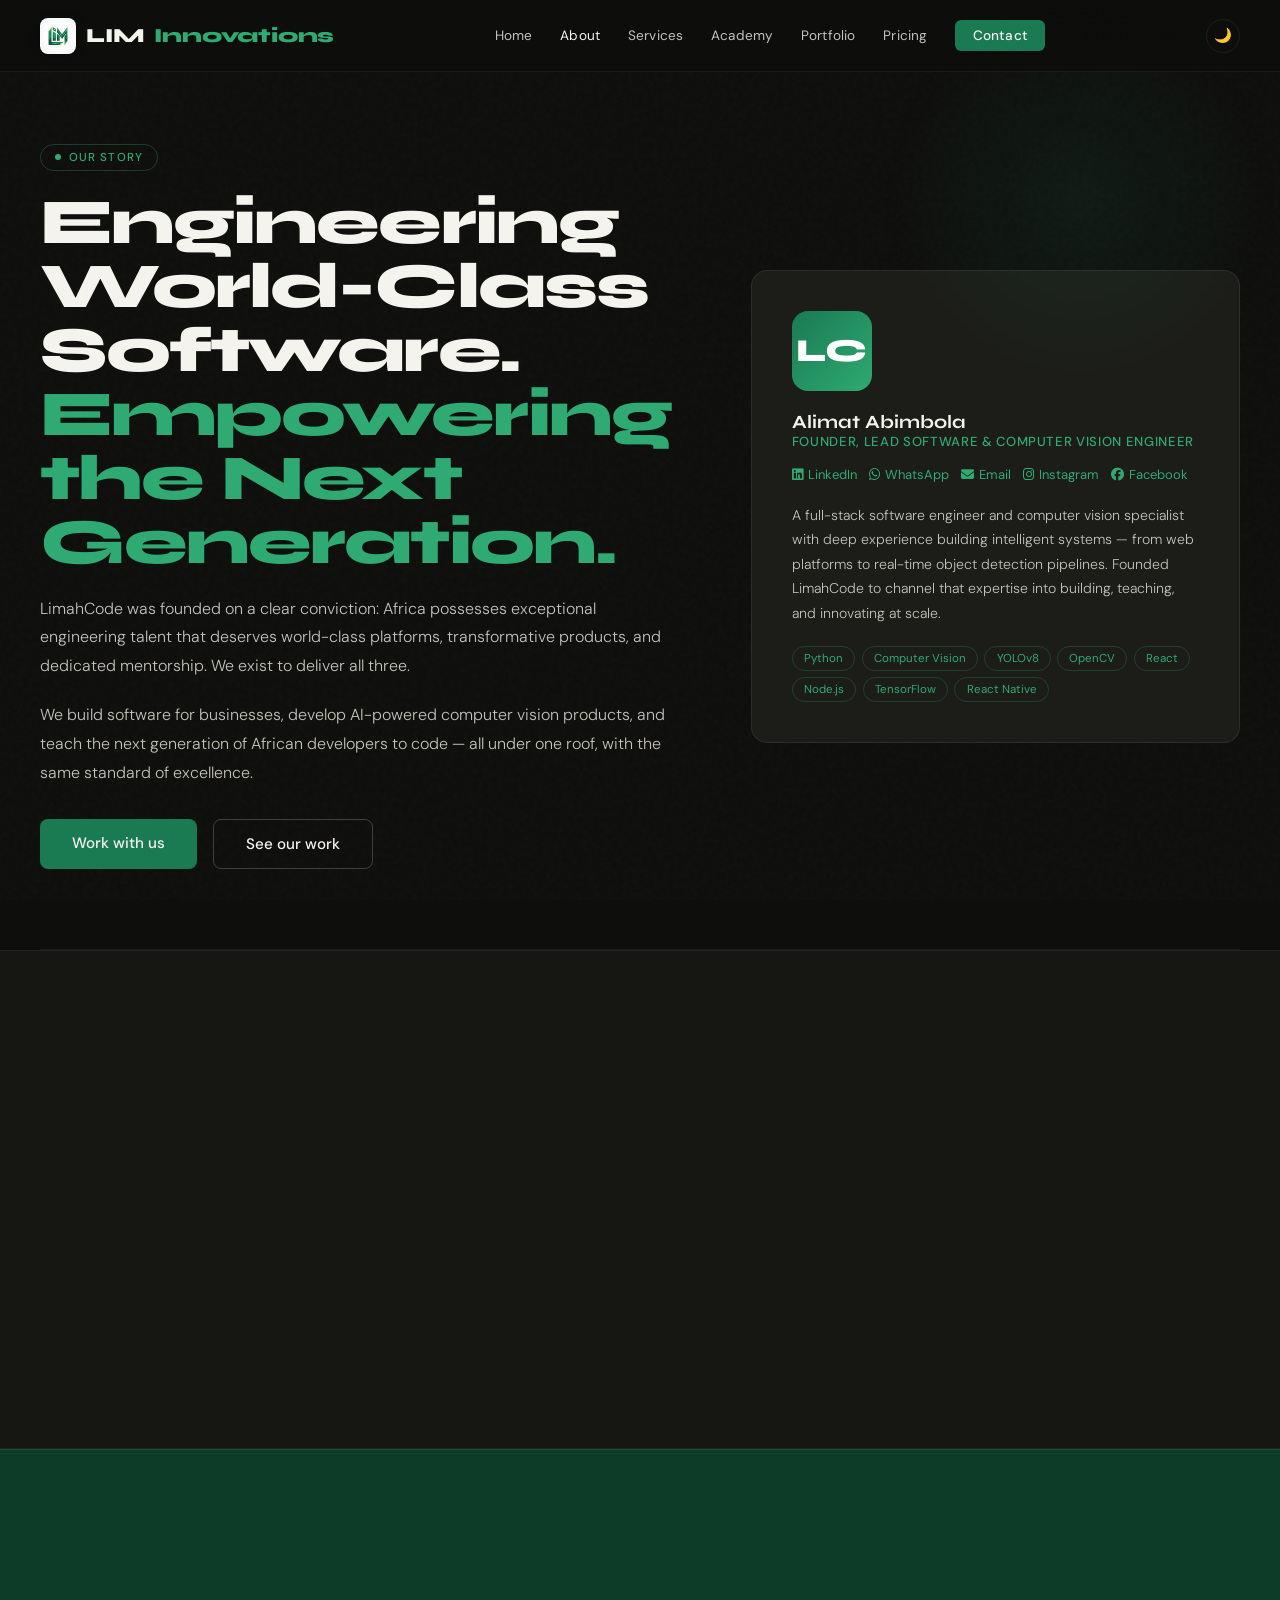
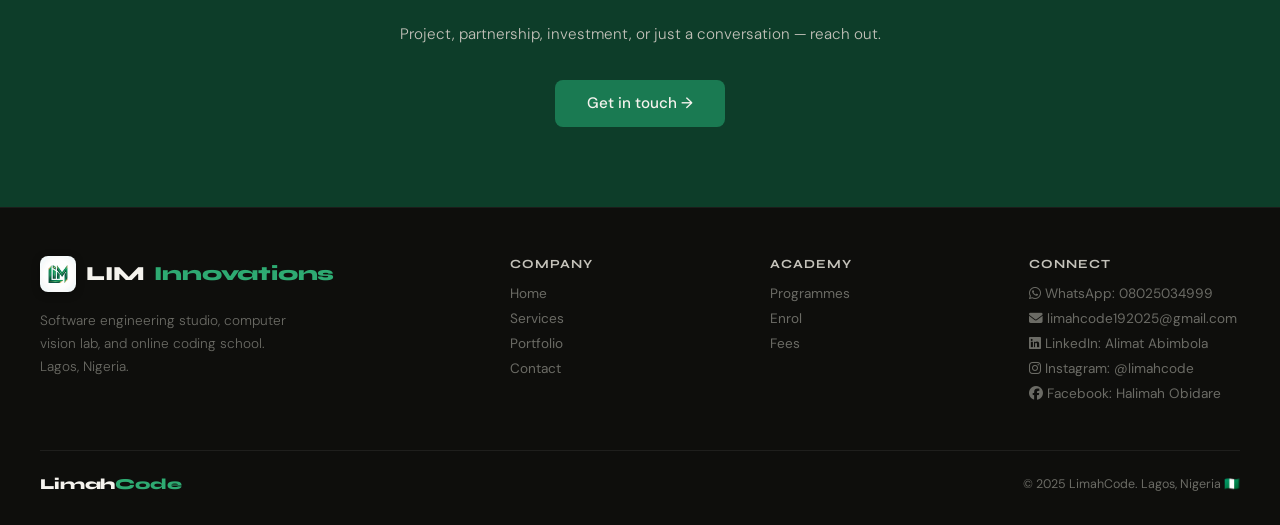
==== commit 184c4070: "Ensure instant live theme synchronization across all website pages with cache-busting" ====
--- a/about.html
+++ b/about.html
@@ -138,7 +138,7 @@
   </div>
 </footer>
 
-<script src="js/nav.js"></script>
+<script src="js/nav.js?v=2"></script>
 
 <script>
 (function(){
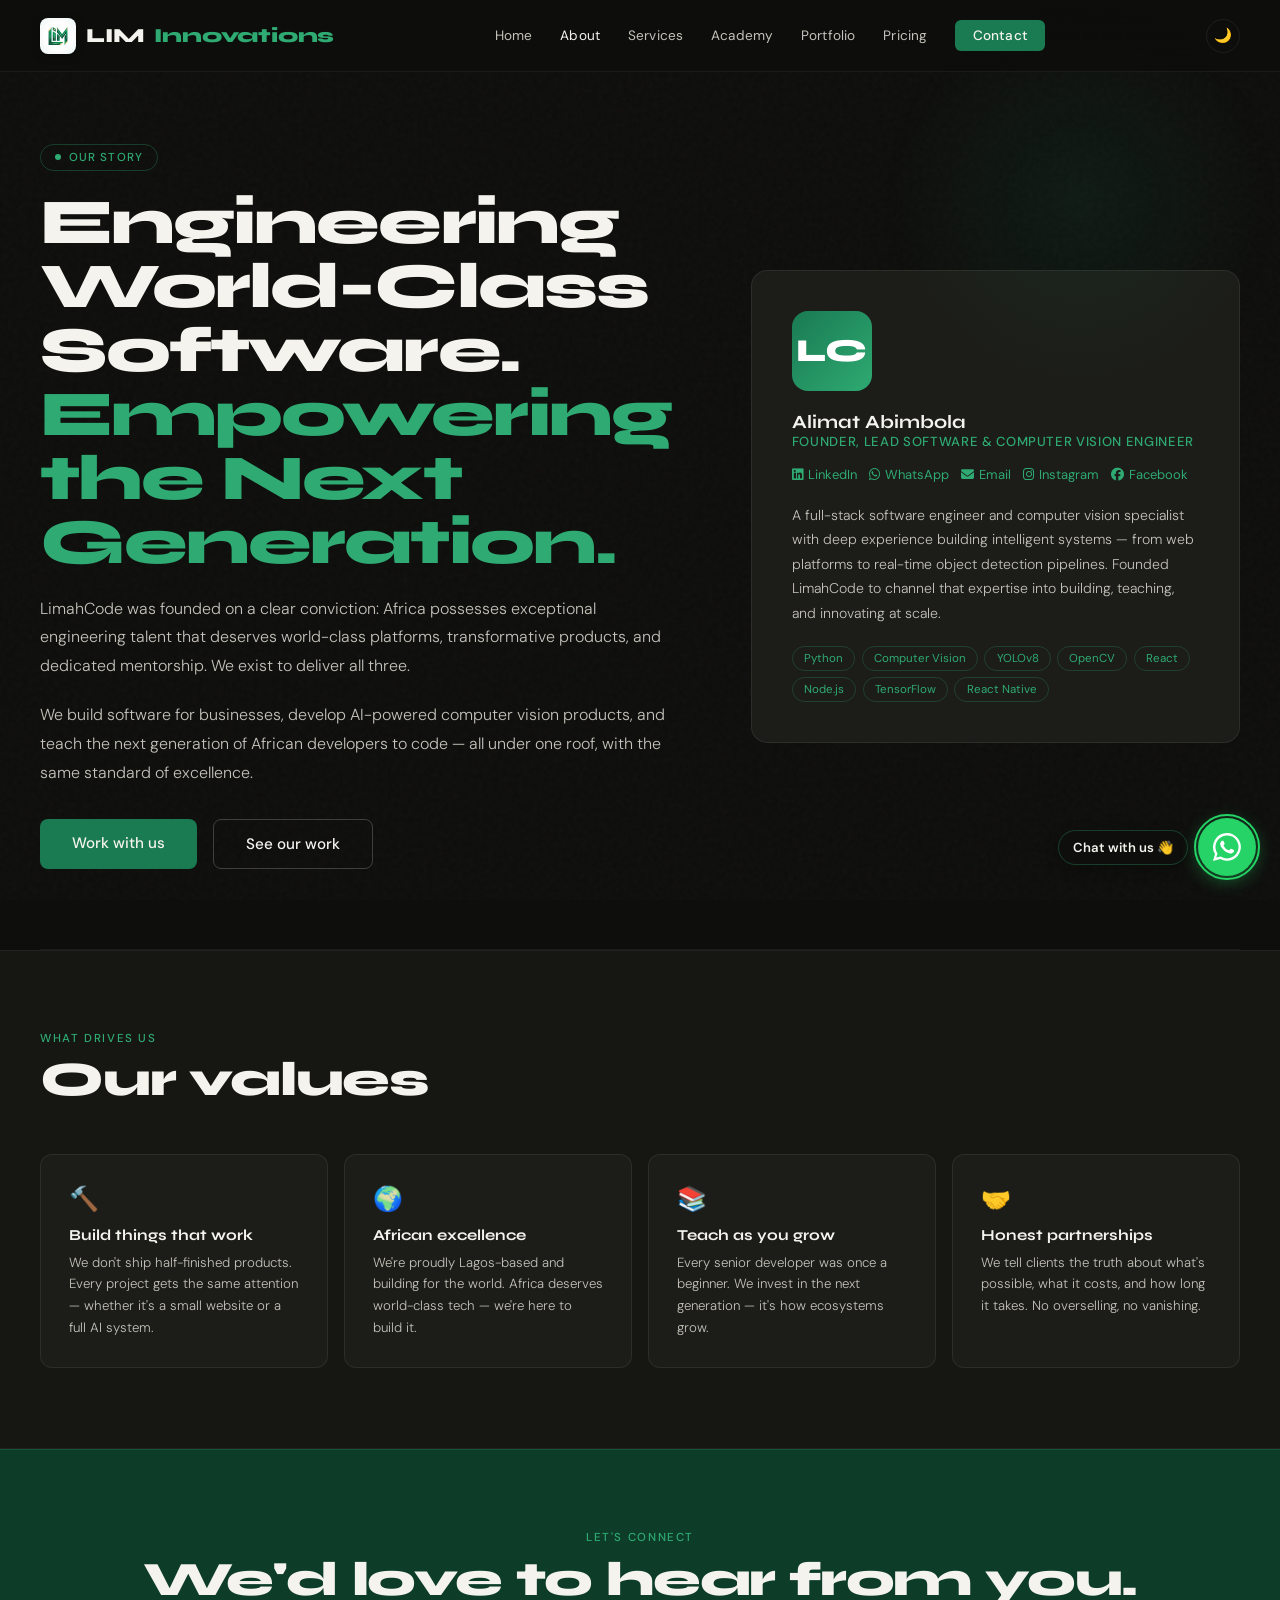
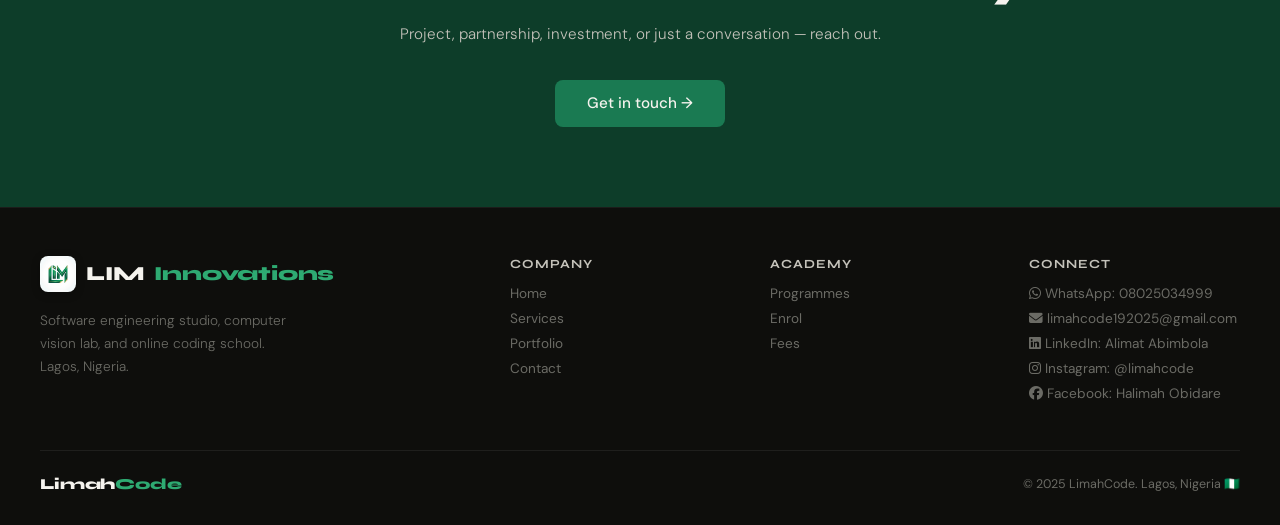
==== commit 33e85317: "Cache-bust to v=3 to immediately purge broken script cache" ====
--- a/about.html
+++ b/about.html
@@ -138,7 +138,7 @@
   </div>
 </footer>
 
-<script src="js/nav.js?v=2"></script>
+<script src="js/nav.js?v=3"></script>
 
 <script>
 (function(){
